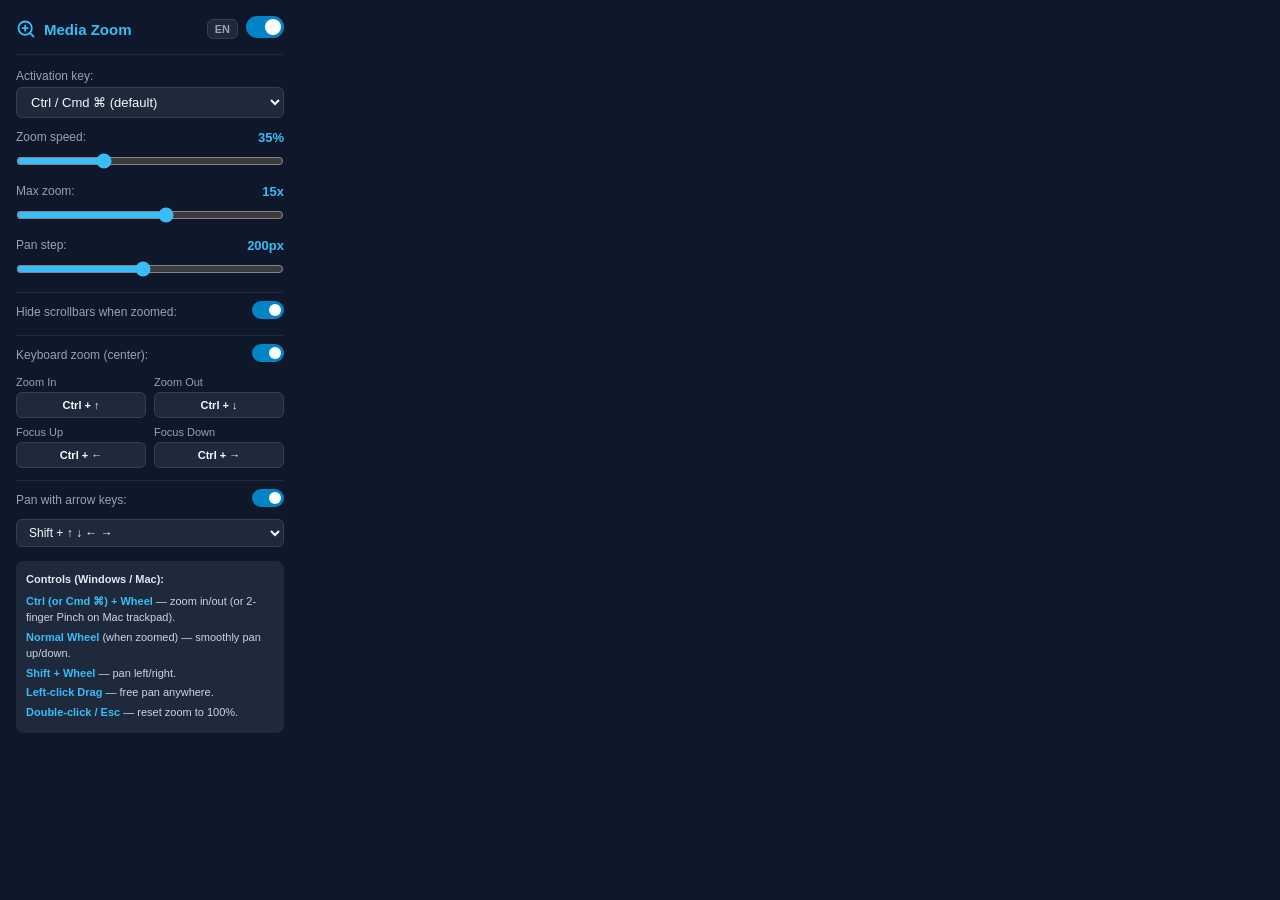
==== popup/popup.html @ 486cb08c "Increase max zoomSpeed to 2.0 and align default settings with screenshot" ====
<!DOCTYPE html>
<html lang="en">
<head>
  <meta charset="UTF-8">
  <title>Media Zoom Settings</title>
  <link rel="stylesheet" href="popup.css">
</head>
<body>
  <div class="header">
    <div class="logo">
      <svg width="20" height="20" viewBox="0 0 24 24" fill="none" stroke="currentColor" stroke-width="2.2" stroke-linecap="round" stroke-linejoin="round">
        <circle cx="11" cy="11" r="8"></circle>
        <line x1="21" y1="21" x2="16.65" y2="16.65"></line>
        <line x1="11" y1="8" x2="11" y2="14"></line>
        <line x1="8" y1="11" x2="14" y2="11"></line>
      </svg>
      <span>Media Zoom</span>
    </div>
    <div class="header-actions">
      <button id="langToggle" class="lang-btn" title="Switch language">EN</button>
      <label class="switch">
        <input type="checkbox" id="toggleEnabled" checked>
        <span class="slider"></span>
      </label>
    </div>
  </div>

  <div class="content">
    <div class="setting-row">
      <label for="modifierKey" data-i18n="modifierLabel">Activation key:</label>
      <select id="modifierKey">
        <option value="ctrl" data-i18n="optCtrl">Ctrl / Cmd ⌘ (default)</option>
        <option value="alt" data-i18n="optAlt">Alt / Option ⌥</option>
        <option value="shift" data-i18n="optShift">Shift</option>
      </select>
    </div>

    <div class="setting-row">
      <div class="label-with-value">
        <label for="zoomSpeed" data-i18n="zoomSpeedLabel">Zoom speed:</label>
        <span id="zoomSpeedVal">35%</span>
      </div>
      <input type="range" id="zoomSpeed" min="1.05" max="2.00" step="0.01" value="1.35">
    </div>

    <div class="setting-row">
      <div class="label-with-value">
        <label for="maxZoom" data-i18n="maxZoomLabel">Max zoom:</label>
        <span id="maxZoomVal">15x</span>
      </div>
      <input type="range" id="maxZoom" min="2" max="25" step="1" value="15">
    </div>

    <div class="setting-row">
      <div class="label-with-value">
        <label for="keyboardPanStep" data-i18n="kbdPanStepLabel">Pan step:</label>
        <span id="keyboardPanStepVal">200px</span>
      </div>
      <input type="range" id="keyboardPanStep" min="20" max="400" step="5" value="200">
    </div>

    <div class="setting-row kbd-section">
      <div class="kbd-header">
        <label for="toggleHideScrollbars" data-i18n="hideScrollbarsLabel">Hide scrollbars when zoomed:</label>
        <label class="switch switch-sm">
          <input type="checkbox" id="toggleHideScrollbars" checked>
          <span class="slider"></span>
        </label>
      </div>
    </div>

    <div class="setting-row kbd-section">
      <div class="kbd-header">
        <label for="toggleKeyboardZoom" data-i18n="kbdZoomLabel">Keyboard zoom (center):</label>
        <label class="switch switch-sm">
          <input type="checkbox" id="toggleKeyboardZoom" checked>
          <span class="slider"></span>
        </label>
      </div>
      <div class="kbd-bindings" id="kbdBindings" style="display: grid;">
        <div class="kbd-field">
          <span data-i18n="kbdInLabel">Zoom In</span>
          <button type="button" id="bindZoomIn" class="kbd-btn">Ctrl + ↑</button>
        </div>
        <div class="kbd-field">
          <span data-i18n="kbdOutLabel">Zoom Out</span>
          <button type="button" id="bindZoomOut" class="kbd-btn">Ctrl + ↓</button>
        </div>
        <div class="kbd-field">
          <span data-i18n="kbdPanUpLabel">Focus Up</span>
          <button type="button" id="bindPanUp" class="kbd-btn">Ctrl + ←</button>
        </div>
        <div class="kbd-field">
          <span data-i18n="kbdPanDownLabel">Focus Down</span>
          <button type="button" id="bindPanDown" class="kbd-btn">Ctrl + →</button>
        </div>
      </div>
    </div>

    <div class="setting-row kbd-section">
      <div class="kbd-header">
        <label for="toggleKeyboardPan" data-i18n="kbdPanLabel">Pan with arrow keys:</label>
        <label class="switch switch-sm">
          <input type="checkbox" id="toggleKeyboardPan" checked>
          <span class="slider"></span>
        </label>
      </div>
      <div class="kbd-pan-options" id="kbdPanOptions" style="display: block;">
        <select id="kbdPanModifier">
          <option value="none" data-i18n="optPanNone">↑ ↓ ← → (Arrows only)</option>
          <option value="shift" data-i18n="optPanShift" selected>Shift + ↑ ↓ ← →</option>
          <option value="alt" data-i18n="optPanAlt">Alt + ↑ ↓ ← →</option>
          <option value="ctrl" data-i18n="optPanCtrl">Ctrl / Cmd + ↑ ↓ ← →</option>
        </select>
      </div>
    </div>

    <div class="tips">
      <div class="tip-title" data-i18n="controlsTitle">Controls (Windows / Mac):</div>
      <ul>
        <li data-i18n-html="tipZoom"><strong>Ctrl (or Cmd ⌘) + Wheel</strong> — zoom in/out (or 2-finger Pinch on Mac trackpad).</li>
        <li data-i18n-html="tipWheelPan"><strong>Normal Wheel</strong> (when zoomed) — smoothly pan up/down.</li>
        <li data-i18n-html="tipShiftPan"><strong>Shift + Wheel</strong> — pan left/right.</li>
        <li data-i18n-html="tipDrag"><strong>Left-click Drag</strong> — free pan anywhere.</li>
        <li data-i18n-html="tipReset"><strong>Double-click / Esc</strong> — reset zoom to 100%.</li>
      </ul>
    </div>
  </div>

  <script src="popup.js"></script>
</body>
</html>
---- popup/popup.css ----
* {
  box-sizing: border-box;
  margin: 0;
  padding: 0;
  font-family: -apple-system, BlinkMacSystemFont, "Segoe UI", Roboto, sans-serif;
}

body {
  width: 300px;
  background-color: #0f172a;
  color: #f1f5f9;
  padding: 16px;
  font-size: 13px;
  user-select: none;
}

.header {
  display: flex;
  align-items: center;
  justify-content: space-between;
  padding-bottom: 12px;
  border-bottom: 1px solid #1e293b;
  margin-bottom: 14px;
}

.logo {
  display: flex;
  align-items: center;
  gap: 8px;
  font-weight: 700;
  font-size: 15px;
  color: #38bdf8;
}

.header-actions {
  display: flex;
  align-items: center;
  gap: 8px;
}

.lang-btn {
  background: #1e293b;
  color: #94a3b8;
  border: 1px solid #334155;
  border-radius: 6px;
  padding: 3px 7px;
  font-size: 11px;
  font-weight: 700;
  cursor: pointer;
  transition: all 0.2s ease;
}

.lang-btn:hover {
  color: #f8fafc;
  border-color: #38bdf8;
}

/* Switch */
.switch {
  position: relative;
  display: inline-block;
  width: 38px;
  height: 22px;
}

.switch input {
  opacity: 0;
  width: 0;
  height: 0;
}

.slider {
  position: absolute;
  cursor: pointer;
  top: 0;
  left: 0;
  right: 0;
  bottom: 0;
  background-color: #334155;
  transition: 0.25s;
  border-radius: 22px;
}

.slider:before {
  position: absolute;
  content: "";
  height: 16px;
  width: 16px;
  left: 3px;
  bottom: 3px;
  background-color: white;
  transition: 0.25s;
  border-radius: 50%;
}

input:checked + .slider {
  background-color: #0284c7;
}

input:checked + .slider:before {
  transform: translateX(16px);
}

/* Setting rows */
.setting-row {
  margin-bottom: 12px;
}

.label-with-value {
  display: flex;
  justify-content: space-between;
  margin-bottom: 5px;
}

label {
  color: #94a3b8;
  font-size: 12px;
  display: block;
  margin-bottom: 4px;
}

select {
  width: 100%;
  padding: 6px 10px;
  background-color: #1e293b;
  border: 1px solid #334155;
  border-radius: 6px;
  color: #f8fafc;
  font-size: 13px;
  outline: none;
}

select:focus {
  border-color: #38bdf8;
}

input[type="range"] {
  width: 100%;
  accent-color: #38bdf8;
  cursor: pointer;
}

#zoomSpeedVal, #maxZoomVal, #keyboardPanStepVal {
  color: #38bdf8;
  font-weight: 600;
}

/* Keyboard zoom section */
.kbd-section {
  padding-top: 8px;
  border-top: 1px solid #1e293b;
}

.kbd-header {
  display: flex;
  align-items: center;
  justify-content: space-between;
}

.kbd-header label:first-child {
  margin-bottom: 0;
  cursor: pointer;
}

.switch-sm {
  width: 32px;
  height: 18px;
}

.switch-sm .slider:before {
  height: 12px;
  width: 12px;
  left: 3px;
  bottom: 3px;
}

.switch-sm input:checked + .slider:before {
  transform: translateX(14px);
}

.kbd-bindings {
  display: grid;
  grid-template-columns: 1fr 1fr;
  gap: 8px;
  margin-top: 10px;
}

.kbd-pan-options {
  margin-top: 8px;
}

.kbd-pan-options select {
  font-size: 12px;
  padding: 5px 8px;
}

.kbd-field {
  display: flex;
  flex-direction: column;
  gap: 4px;
}

.kbd-field span {
  font-size: 11px;
  color: #94a3b8;
}

.kbd-btn {
  width: 100%;
  padding: 6px 8px;
  background-color: #1e293b;
  border: 1px solid #334155;
  border-radius: 6px;
  color: #f8fafc;
  font-size: 11px;
  font-weight: 600;
  cursor: pointer;
  text-align: center;
  transition: all 0.2s ease;
  white-space: nowrap;
  overflow: hidden;
  text-overflow: ellipsis;
}

.kbd-btn:hover {
  border-color: #38bdf8;
}

.kbd-btn.recording {
  border-color: #f59e0b;
  color: #fbbf24;
  background-color: rgba(245, 158, 11, 0.12);
}

/* Tips */
.tips {
  margin-top: 14px;
  padding: 10px;
  background-color: #1e293b;
  border-radius: 8px;
  font-size: 11px;
  color: #cbd5e1;
  line-height: 1.5;
}

.tip-title {
  font-weight: 600;
  color: #e2e8f0;
  margin-bottom: 5px;
}

.tips ul {
  list-style: none;
  padding-left: 0;
}

.tips li {
  margin-bottom: 3px;
}

.tips strong {
  color: #38bdf8;
}
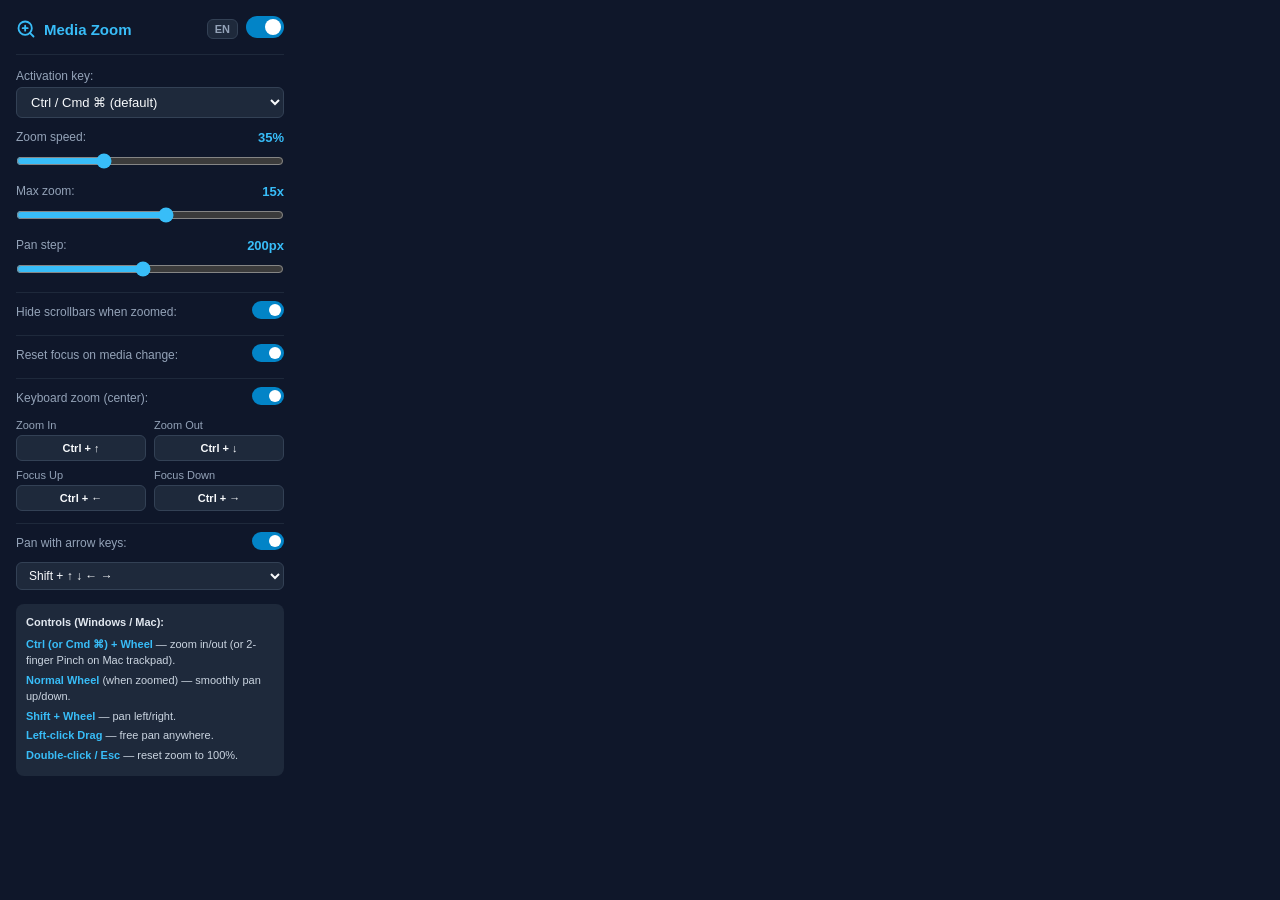
==== commit 613ab395: "Add Reset focus on media change toggle (enabled by default) and detect slide switches" ====
--- a/popup/popup.html
+++ b/popup/popup.html
@@ -71,6 +71,16 @@
 
     <div class="setting-row kbd-section">
       <div class="kbd-header">
+        <label for="toggleResetOnMediaChange" data-i18n="resetOnMediaChangeLabel">Reset focus on media change:</label>
+        <label class="switch switch-sm">
+          <input type="checkbox" id="toggleResetOnMediaChange" checked>
+          <span class="slider"></span>
+        </label>
+      </div>
+    </div>
+
+    <div class="setting-row kbd-section">
+      <div class="kbd-header">
         <label for="toggleKeyboardZoom" data-i18n="kbdZoomLabel">Keyboard zoom (center):</label>
         <label class="switch switch-sm">
           <input type="checkbox" id="toggleKeyboardZoom" checked>
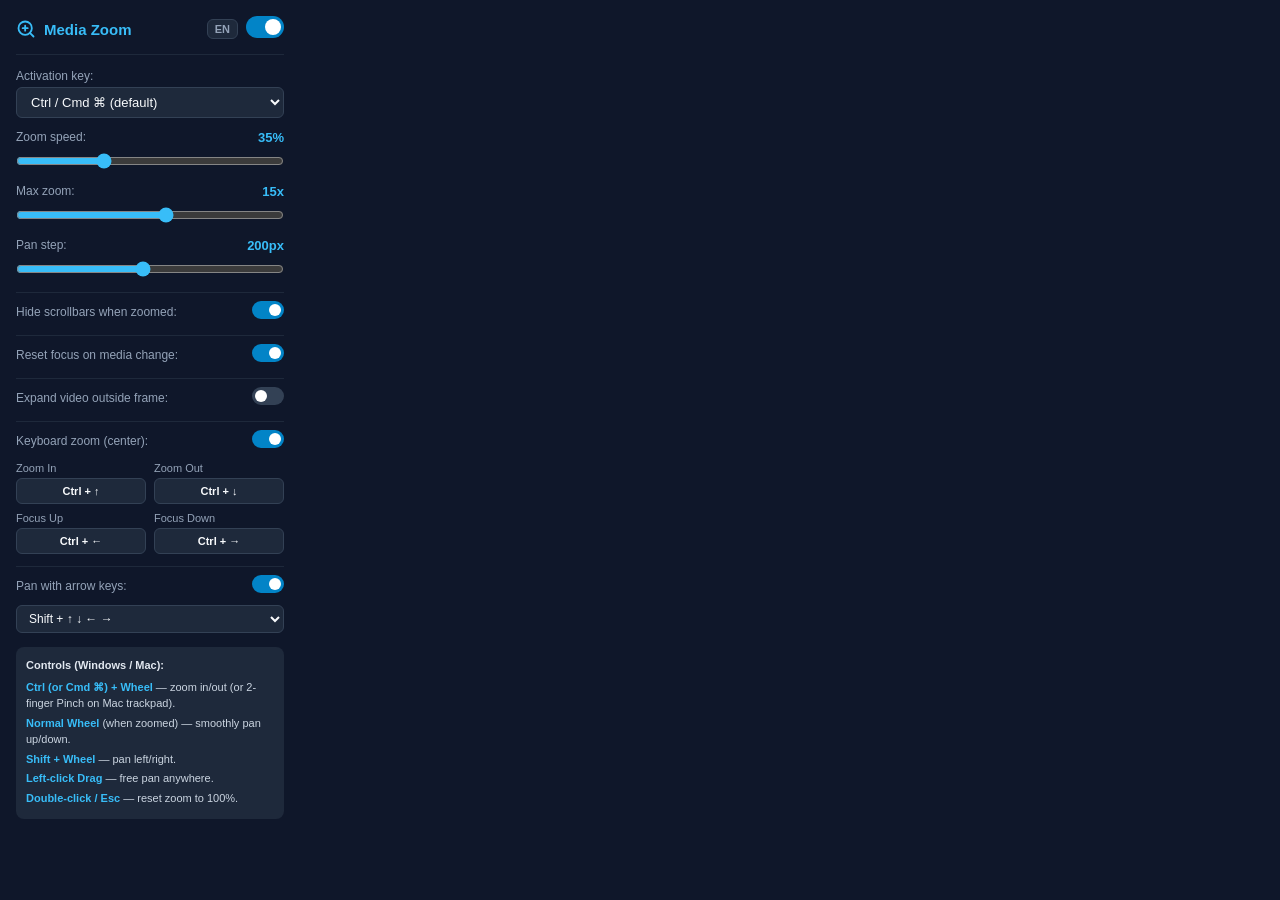
==== commit 849bfd67: "Add expandVideos setting to allow videos to break out of frame like images" ====
--- a/popup/popup.html
+++ b/popup/popup.html
@@ -81,6 +81,16 @@
 
     <div class="setting-row kbd-section">
       <div class="kbd-header">
+        <label for="toggleExpandVideos" data-i18n="expandVideosLabel">Expand video outside frame:</label>
+        <label class="switch switch-sm">
+          <input type="checkbox" id="toggleExpandVideos">
+          <span class="slider"></span>
+        </label>
+      </div>
+    </div>
+
+    <div class="setting-row kbd-section">
+      <div class="kbd-header">
         <label for="toggleKeyboardZoom" data-i18n="kbdZoomLabel">Keyboard zoom (center):</label>
         <label class="switch switch-sm">
           <input type="checkbox" id="toggleKeyboardZoom" checked>
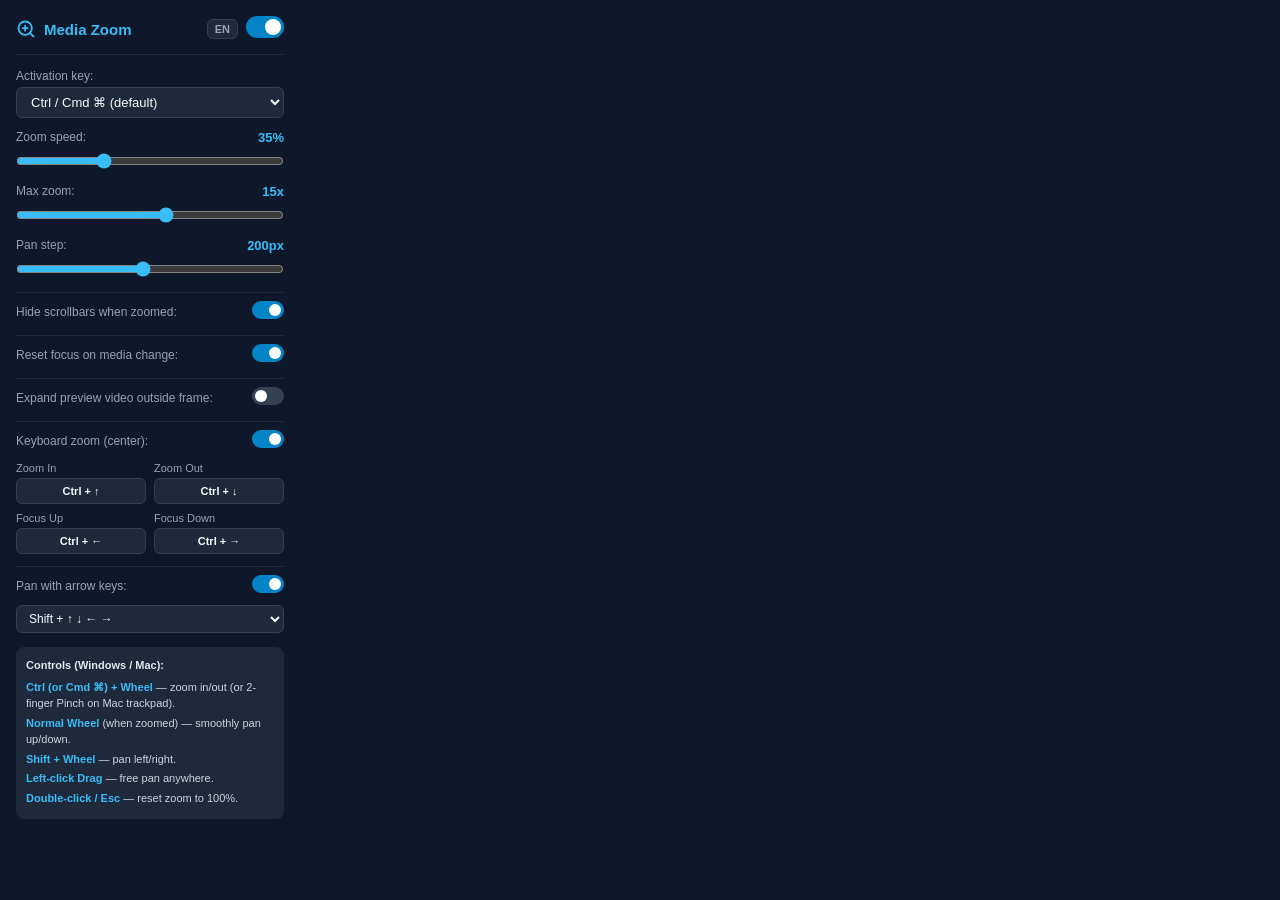
==== commit d58b558e: "Fix video zoom: isolate feed preview expansion from main watch players" ====
--- a/popup/popup.html
+++ b/popup/popup.html
@@ -81,7 +81,7 @@
 
     <div class="setting-row kbd-section">
       <div class="kbd-header">
-        <label for="toggleExpandVideos" data-i18n="expandVideosLabel">Expand video outside frame:</label>
+        <label for="toggleExpandVideos" data-i18n="expandVideosLabel">Expand preview video outside frame:</label>
         <label class="switch switch-sm">
           <input type="checkbox" id="toggleExpandVideos">
           <span class="slider"></span>
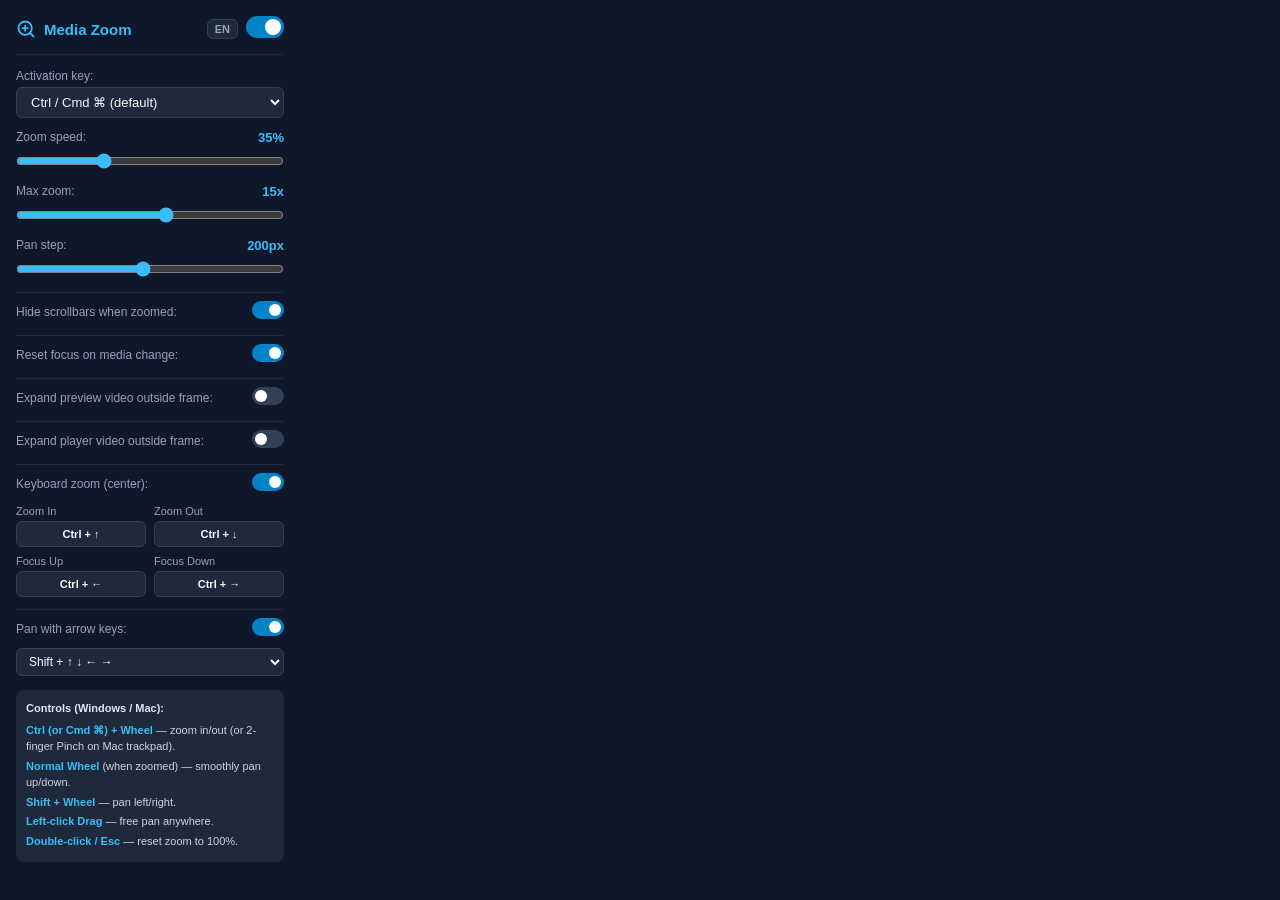
==== commit a5664d37: "Add separate toggles for preview videos and player videos expansion" ====
--- a/popup/popup.html
+++ b/popup/popup.html
@@ -81,9 +81,19 @@
 
     <div class="setting-row kbd-section">
       <div class="kbd-header">
-        <label for="toggleExpandVideos" data-i18n="expandVideosLabel">Expand preview video outside frame:</label>
+        <label for="toggleExpandPreviewVideos" data-i18n="expandPreviewVideosLabel">Expand preview video outside frame:</label>
         <label class="switch switch-sm">
-          <input type="checkbox" id="toggleExpandVideos">
+          <input type="checkbox" id="toggleExpandPreviewVideos">
+          <span class="slider"></span>
+        </label>
+      </div>
+    </div>
+
+    <div class="setting-row kbd-section">
+      <div class="kbd-header">
+        <label for="toggleExpandPlayerVideos" data-i18n="expandPlayerVideosLabel">Expand player video outside frame:</label>
+        <label class="switch switch-sm">
+          <input type="checkbox" id="toggleExpandPlayerVideos">
           <span class="slider"></span>
         </label>
       </div>
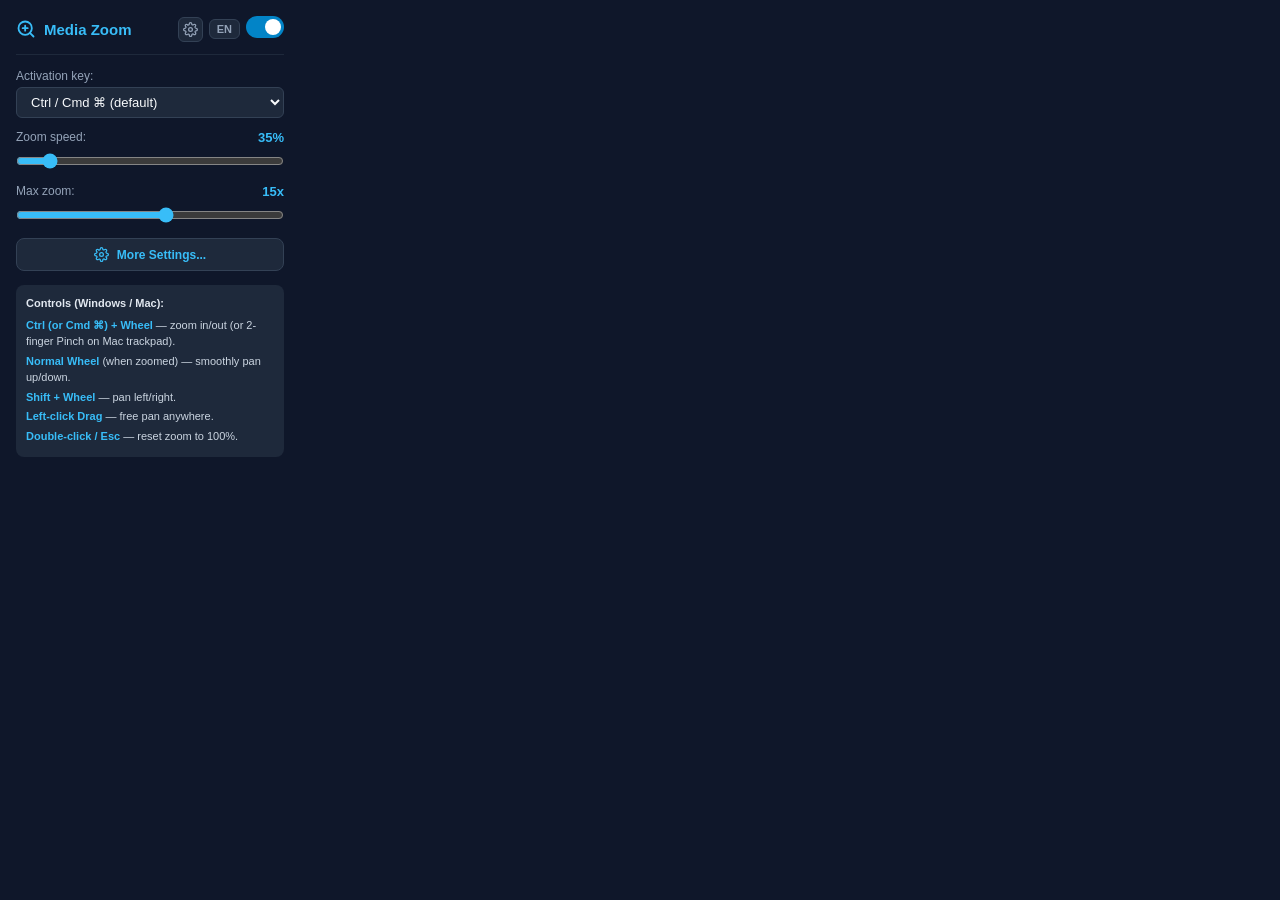
==== commit 2bf636d0: "Add dedicated options page and expand zoom speed up to 300%" ====
--- a/popup/popup.html
+++ b/popup/popup.html
@@ -17,6 +17,12 @@
       <span>Media Zoom</span>
     </div>
     <div class="header-actions">
+      <button id="openOptionsBtn" class="icon-btn" title="Open Settings" aria-label="Open Settings">
+        <svg width="15" height="15" viewBox="0 0 24 24" fill="none" stroke="currentColor" stroke-width="2" stroke-linecap="round" stroke-linejoin="round">
+          <circle cx="12" cy="12" r="3"></circle>
+          <path d="M19.4 15a1.65 1.65 0 0 0 .33 1.82l.06.06a2 2 0 0 1 0 2.83 2 2 0 0 1-2.83 0l-.06-.06a1.65 1.65 0 0 0-1.82-.33 1.65 1.65 0 0 0-1 1.51V21a2 2 0 0 1-2 2 2 2 0 0 1-2-2v-.09A1.65 1.65 0 0 0 9 19.4a1.65 1.65 0 0 0-1.82.33l-.06.06a2 2 0 0 1-2.83 0 2 2 0 0 1 0-2.83l.06-.06a1.65 1.65 0 0 0 .33-1.82 1.65 1.65 0 0 0-1.51-1H3a2 2 0 0 1-2-2 2 2 0 0 1 2-2h.09A1.65 1.65 0 0 0 4.6 9a1.65 1.65 0 0 0-.33-1.82l-.06-.06a2 2 0 0 1 0-2.83 2 2 0 0 1 2.83 0l.06.06a1.65 1.65 0 0 0 1.82.33H9a1.65 1.65 0 0 0 1-1.51V3a2 2 0 0 1 2-2 2 2 0 0 1 2 2v.09a1.65 1.65 0 0 0 1 1.51 1.65 1.65 0 0 0 1.82-.33l.06-.06a2 2 0 0 1 2.83 0 2 2 0 0 1 0 2.83l-.06.06a1.65 1.65 0 0 0-.33 1.82V9a1.65 1.65 0 0 0 1.51 1H21a2 2 0 0 1 2 2 2 2 0 0 1-2 2h-.09a1.65 1.65 0 0 0-1.51 1z"></path>
+        </svg>
+      </button>
       <button id="langToggle" class="lang-btn" title="Switch language">EN</button>
       <label class="switch">
         <input type="checkbox" id="toggleEnabled" checked>
@@ -40,7 +46,7 @@
         <label for="zoomSpeed" data-i18n="zoomSpeedLabel">Zoom speed:</label>
         <span id="zoomSpeedVal">35%</span>
       </div>
-      <input type="range" id="zoomSpeed" min="1.05" max="2.00" step="0.01" value="1.35">
+      <input type="range" id="zoomSpeed" min="1.05" max="4.00" step="0.01" value="1.35">
     </div>
 
     <div class="setting-row">
@@ -51,99 +57,13 @@
       <input type="range" id="maxZoom" min="2" max="25" step="1" value="15">
     </div>
 
-    <div class="setting-row">
-      <div class="label-with-value">
-        <label for="keyboardPanStep" data-i18n="kbdPanStepLabel">Pan step:</label>
-        <span id="keyboardPanStepVal">200px</span>
-      </div>
-      <input type="range" id="keyboardPanStep" min="20" max="400" step="5" value="200">
-    </div>
-
-    <div class="setting-row kbd-section">
-      <div class="kbd-header">
-        <label for="toggleHideScrollbars" data-i18n="hideScrollbarsLabel">Hide scrollbars when zoomed:</label>
-        <label class="switch switch-sm">
-          <input type="checkbox" id="toggleHideScrollbars" checked>
-          <span class="slider"></span>
-        </label>
-      </div>
-    </div>
-
-    <div class="setting-row kbd-section">
-      <div class="kbd-header">
-        <label for="toggleResetOnMediaChange" data-i18n="resetOnMediaChangeLabel">Reset focus on media change:</label>
-        <label class="switch switch-sm">
-          <input type="checkbox" id="toggleResetOnMediaChange" checked>
-          <span class="slider"></span>
-        </label>
-      </div>
-    </div>
-
-    <div class="setting-row kbd-section">
-      <div class="kbd-header">
-        <label for="toggleExpandPreviewVideos" data-i18n="expandPreviewVideosLabel">Expand preview video outside frame:</label>
-        <label class="switch switch-sm">
-          <input type="checkbox" id="toggleExpandPreviewVideos">
-          <span class="slider"></span>
-        </label>
-      </div>
-    </div>
-
-    <div class="setting-row kbd-section">
-      <div class="kbd-header">
-        <label for="toggleExpandPlayerVideos" data-i18n="expandPlayerVideosLabel">Expand player video outside frame:</label>
-        <label class="switch switch-sm">
-          <input type="checkbox" id="toggleExpandPlayerVideos">
-          <span class="slider"></span>
-        </label>
-      </div>
-    </div>
-
-    <div class="setting-row kbd-section">
-      <div class="kbd-header">
-        <label for="toggleKeyboardZoom" data-i18n="kbdZoomLabel">Keyboard zoom (center):</label>
-        <label class="switch switch-sm">
-          <input type="checkbox" id="toggleKeyboardZoom" checked>
-          <span class="slider"></span>
-        </label>
-      </div>
-      <div class="kbd-bindings" id="kbdBindings" style="display: grid;">
-        <div class="kbd-field">
-          <span data-i18n="kbdInLabel">Zoom In</span>
-          <button type="button" id="bindZoomIn" class="kbd-btn">Ctrl + ↑</button>
-        </div>
-        <div class="kbd-field">
-          <span data-i18n="kbdOutLabel">Zoom Out</span>
-          <button type="button" id="bindZoomOut" class="kbd-btn">Ctrl + ↓</button>
-        </div>
-        <div class="kbd-field">
-          <span data-i18n="kbdPanUpLabel">Focus Up</span>
-          <button type="button" id="bindPanUp" class="kbd-btn">Ctrl + ←</button>
-        </div>
-        <div class="kbd-field">
-          <span data-i18n="kbdPanDownLabel">Focus Down</span>
-          <button type="button" id="bindPanDown" class="kbd-btn">Ctrl + →</button>
-        </div>
-      </div>
-    </div>
-
-    <div class="setting-row kbd-section">
-      <div class="kbd-header">
-        <label for="toggleKeyboardPan" data-i18n="kbdPanLabel">Pan with arrow keys:</label>
-        <label class="switch switch-sm">
-          <input type="checkbox" id="toggleKeyboardPan" checked>
-          <span class="slider"></span>
-        </label>
-      </div>
-      <div class="kbd-pan-options" id="kbdPanOptions" style="display: block;">
-        <select id="kbdPanModifier">
-          <option value="none" data-i18n="optPanNone">↑ ↓ ← → (Arrows only)</option>
-          <option value="shift" data-i18n="optPanShift" selected>Shift + ↑ ↓ ← →</option>
-          <option value="alt" data-i18n="optPanAlt">Alt + ↑ ↓ ← →</option>
-          <option value="ctrl" data-i18n="optPanCtrl">Ctrl / Cmd + ↑ ↓ ← →</option>
-        </select>
-      </div>
-    </div>
+    <button type="button" id="moreSettingsBtn" class="more-settings-btn">
+      <svg width="15" height="15" viewBox="0 0 24 24" fill="none" stroke="currentColor" stroke-width="2" stroke-linecap="round" stroke-linejoin="round">
+        <circle cx="12" cy="12" r="3"></circle>
+        <path d="M19.4 15a1.65 1.65 0 0 0 .33 1.82l.06.06a2 2 0 0 1 0 2.83 2 2 0 0 1-2.83 0l-.06-.06a1.65 1.65 0 0 0-1.82-.33 1.65 1.65 0 0 0-1 1.51V21a2 2 0 0 1-2 2 2 2 0 0 1-2-2v-.09A1.65 1.65 0 0 0 9 19.4a1.65 1.65 0 0 0-1.82.33l-.06.06a2 2 0 0 1-2.83 0 2 2 0 0 1 0-2.83l.06-.06a1.65 1.65 0 0 0 .33-1.82 1.65 1.65 0 0 0-1.51-1H3a2 2 0 0 1-2-2 2 2 0 0 1 2-2h.09A1.65 1.65 0 0 0 4.6 9a1.65 1.65 0 0 0-.33-1.82l-.06-.06a2 2 0 0 1 0-2.83 2 2 0 0 1 2.83 0l.06.06a1.65 1.65 0 0 0 1.82.33H9a1.65 1.65 0 0 0 1-1.51V3a2 2 0 0 1 2-2 2 2 0 0 1 2 2v.09a1.65 1.65 0 0 0 1 1.51 1.65 1.65 0 0 0 1.82-.33l.06-.06a2 2 0 0 1 2.83 0 2 2 0 0 1 0 2.83l-.06.06a1.65 1.65 0 0 0-.33 1.82V9a1.65 1.65 0 0 0 1.51 1H21a2 2 0 0 1 2 2 2 2 0 0 1-2 2h-.09a1.65 1.65 0 0 0-1.51 1z"></path>
+      </svg>
+      <span data-i18n="moreSettingsLabel">More Settings...</span>
+    </button>
 
     <div class="tips">
       <div class="tip-title" data-i18n="controlsTitle">Controls (Windows / Mac):</div>
--- a/popup/popup.css
+++ b/popup/popup.css
@@ -35,7 +35,49 @@
 .header-actions {
   display: flex;
   align-items: center;
+  gap: 6px;
+}
+
+.icon-btn {
+  background: #1e293b;
+  color: #94a3b8;
+  border: 1px solid #334155;
+  border-radius: 6px;
+  padding: 4px;
+  display: flex;
+  align-items: center;
+  justify-content: center;
+  cursor: pointer;
+  transition: all 0.2s ease;
+}
+
+.icon-btn:hover {
+  color: #f8fafc;
+  border-color: #38bdf8;
+}
+
+.more-settings-btn {
+  width: 100%;
+  display: flex;
+  align-items: center;
+  justify-content: center;
   gap: 8px;
+  padding: 8px 12px;
+  margin-top: 10px;
+  background-color: #1e293b;
+  color: #38bdf8;
+  border: 1px solid #334155;
+  border-radius: 8px;
+  font-size: 12px;
+  font-weight: 600;
+  cursor: pointer;
+  transition: all 0.2s ease;
+}
+
+.more-settings-btn:hover {
+  background-color: #273549;
+  border-color: #38bdf8;
+  color: #7dd3fc;
 }
 
 .lang-btn {
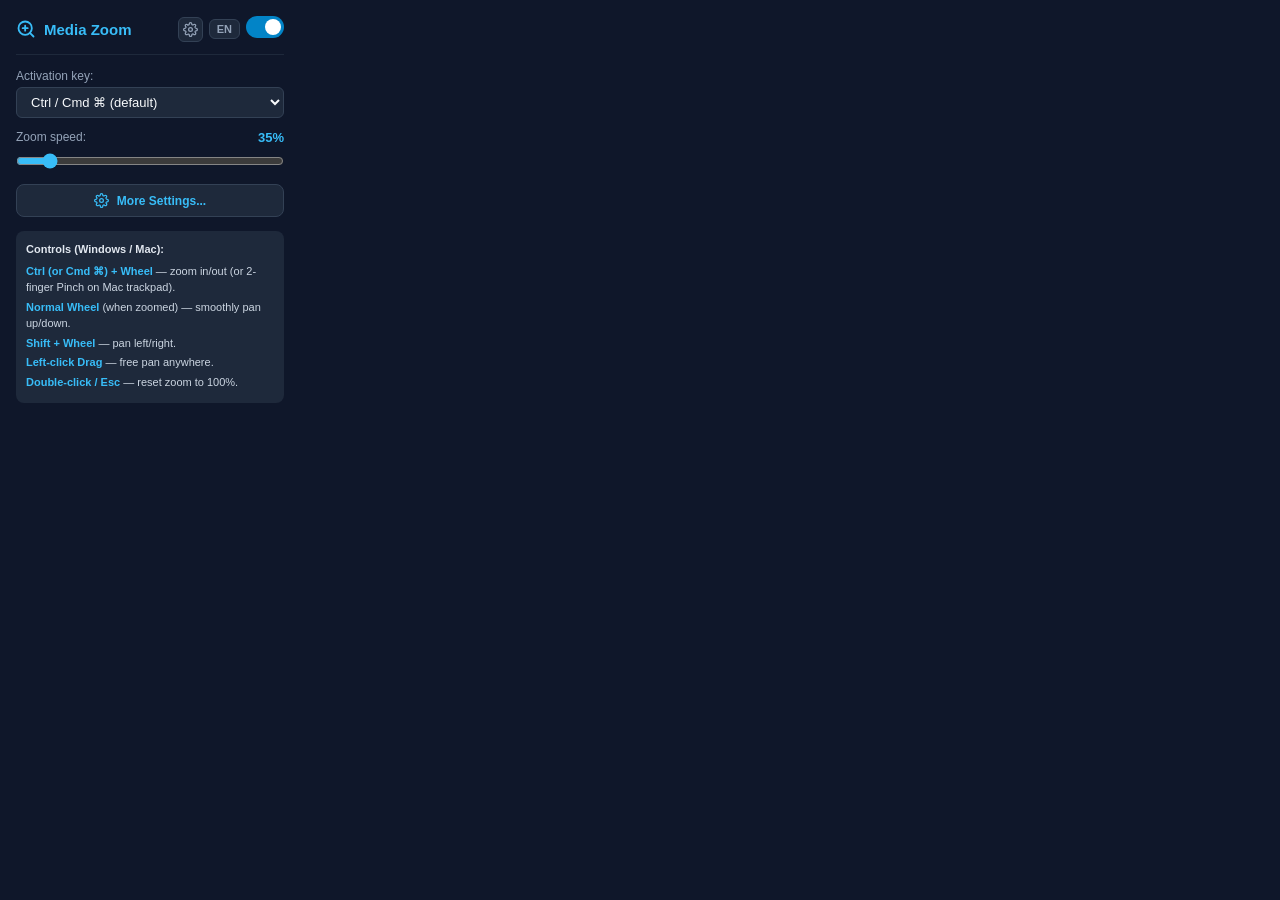
==== commit b932f304: "Remove maxZoom from popup to keep it minimal" ====
--- a/popup/popup.html
+++ b/popup/popup.html
@@ -49,14 +49,6 @@
       <input type="range" id="zoomSpeed" min="1.05" max="4.00" step="0.01" value="1.35">
     </div>
 
-    <div class="setting-row">
-      <div class="label-with-value">
-        <label for="maxZoom" data-i18n="maxZoomLabel">Max zoom:</label>
-        <span id="maxZoomVal">15x</span>
-      </div>
-      <input type="range" id="maxZoom" min="2" max="25" step="1" value="15">
-    </div>
-
     <button type="button" id="moreSettingsBtn" class="more-settings-btn">
       <svg width="15" height="15" viewBox="0 0 24 24" fill="none" stroke="currentColor" stroke-width="2" stroke-linecap="round" stroke-linejoin="round">
         <circle cx="12" cy="12" r="3"></circle>
